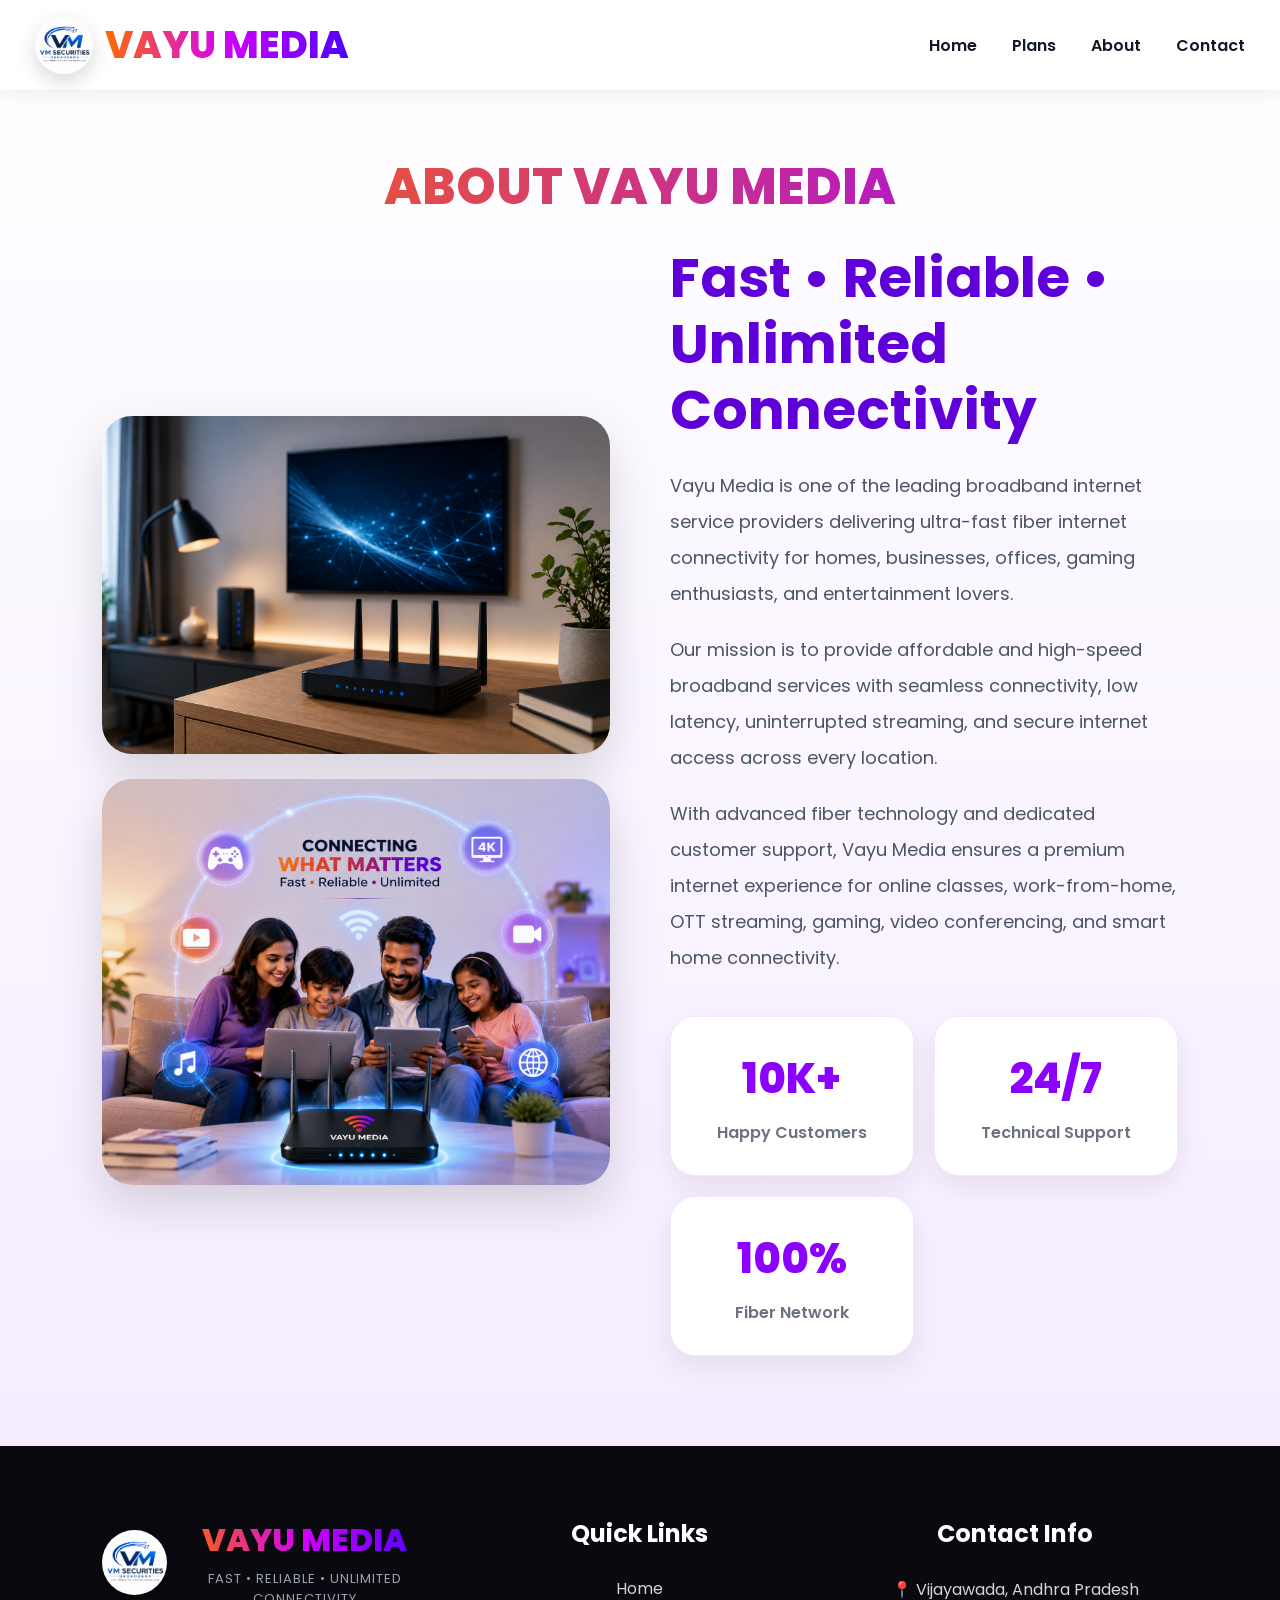
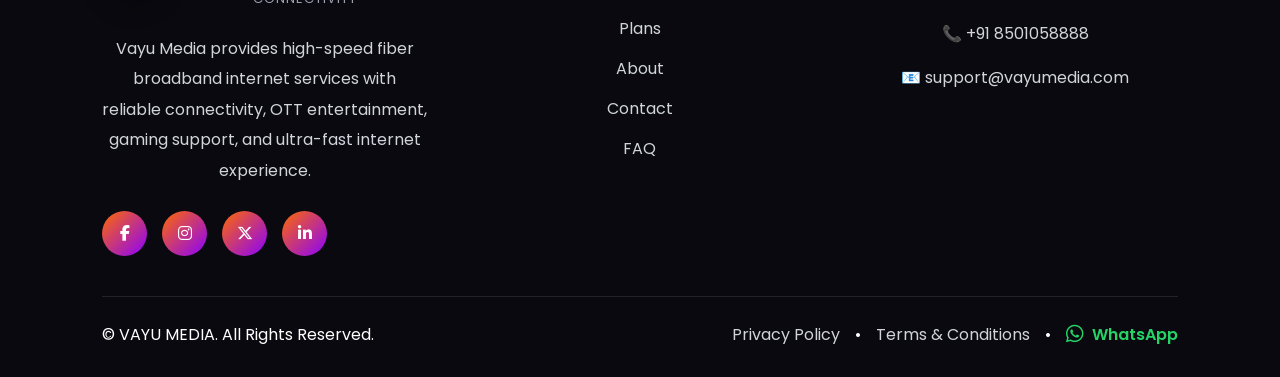
==== about.html @ cf6114a0 "initial" ====
<!DOCTYPE html>
<html lang="en">
<head>
  <meta charset="UTF-8">
  <meta name="viewport" content="width=device-width, initial-scale=1.0">
  <title>About - Vayu Media</title>

  <link rel="stylesheet" href="style.css">

  <link href="https://fonts.googleapis.com/css2?family=Poppins:wght@300;400;500;600;700;800&display=swap" rel="stylesheet">
</head>
<body>

<!-- HEADER -->

<header>

  <div class="navbar">

        <div class="logo-section">

        <a href="about.html">
          <img src="./images/VM logo.jpeg" alt="Vayu Media Logo"class="navbar-logo">
        </a>

            <div class="logo">
                VAYU MEDIA
            </div>

        </div>
    <div class="nav-links">

      <a href="index.html">Home</a>

      <a href="plans.html">Plans</a>

      <a href="about.html">About</a>

      <a href="contact.html">Contact</a>

    </div>

</header>

<!-- ABOUT SECTION -->

<section class="about-page">

  <h2 class="section-title">
    ABOUT VAYU MEDIA
  </h2>

  <div class="about-container">

    <!-- IMAGE -->

<div class="about-image">

  <img 
    src="images/about.png" 
    alt="Broadband"
    class="about-img-top"
  >

  <img 
    src="images/about product.png" 
    alt="Family"
    class="about-img-bottom"
  >

</div>

    <!-- CONTENT -->

    <div class="about-text">

      <h2>
        Fast • Reliable • Unlimited Connectivity
      </h2>

      <p>
        Vayu Media is one of the leading broadband internet service providers
        delivering ultra-fast fiber internet connectivity for homes,
        businesses, offices, gaming enthusiasts, and entertainment lovers.
      </p>

      <p>
        Our mission is to provide affordable and high-speed broadband services
        with seamless connectivity, low latency, uninterrupted streaming,
        and secure internet access across every location.
      </p>

      <p>
        With advanced fiber technology and dedicated customer support,
        Vayu Media ensures a premium internet experience for online classes,
        work-from-home, OTT streaming, gaming, video conferencing,
        and smart home connectivity.
      </p>

      <!-- HIGHLIGHTS -->

      <div class="about-highlights">

        <div class="highlight-box">

          <h3>10K+</h3>

          <span>Happy Customers</span>

        </div>

        <div class="highlight-box">

          <h3>24/7</h3>

          <span>Technical Support</span>

        </div>

        <div class="highlight-box">

          <h3>100%</h3>

          <span>Fiber Network</span>

        </div>

      </div>

    </div>

  </div>

</section>

<!-- FOOTER -->

<footer class="site-footer" id="contact">

  <div class="container footer-grid">

    <!-- BRAND -->

    <div class="footer-brand">

      <a class="footer-brand__identity" href="index.html">

        <img 
          src="./images/VM logo.jpeg" 
          alt="Vayu Media Logo"
          class="footer-logo"
        >

        <div>

          <span class="footer-brand__title">
            VAYU MEDIA
          </span>

          <span class="footer-brand__subtitle">
            FAST • RELIABLE • UNLIMITED CONNECTIVITY
          </span>

        </div>

      </a>

      <p>
        Vayu Media provides high-speed fiber broadband internet services
        with reliable connectivity, OTT entertainment, gaming support,
        and ultra-fast internet experience.
      </p>

      <!-- SOCIAL ICONS -->

      <div class="footer-socials">

        <a href="https://www.facebook.com/" target="_blank">
          <i class="fab fa-facebook-f"></i>
        </a>

        <a href="https://www.instagram.com/" target="_blank">
          <i class="fab fa-instagram"></i>
        </a>

        <a href="https://x.com/" target="_blank">
          <i class="fab fa-x-twitter"></i>
        </a>

        <a href="https://www.linkedin.com/" target="_blank">
          <i class="fab fa-linkedin-in"></i>
        </a>

      </div>

    </div>

    <!-- QUICK LINKS -->

    <div>

      <h3>Quick Links</h3>

      <ul>

        <li><a href="index.html">Home</a></li>

        <li><a href="plans.html">Plans</a></li>

        <li><a href="about.html">About</a></li>

        <li><a href="contact.html">Contact</a></li>

        <li><a href="faq.html">FAQ</a></li>

      </ul>

    </div>

    <!-- CONTACT -->

    <div>

      <h3>Contact Info</h3>

      <ul class="footer-contact">

        <li>
          📍 Vijayawada, Andhra Pradesh
        </li>

        <li>
          📞 +91 8501058888
        </li>

        <li>
          📧 support@vayumedia.com
        </li>

      </ul>

    </div>

  </div>

  <!-- BOTTOM -->

  <div class="container footer-bottom">

    <p>
      © <span id="year"></span> VAYU MEDIA. All Rights Reserved.
    </p>

    <div class="footer-policy-links">

      <a href="privacy-policy.html">
        Privacy Policy
      </a>

      <span>•</span>

      <a href="terms-and-conditions.html">
        Terms & Conditions
      </a>
        <span>•</span>

        <!-- WHATSAPP -->

        <a 
            href="https://wa.me/918501058888"
            target="_blank"
            class="footer-whatsapp"
        >
            <i class="fab fa-whatsapp"></i>

            WhatsApp
        </a>

    </div>

  </div>

</footer>

<!-- FONT AWESOME -->

<link
rel="stylesheet"
href="https://cdnjs.cloudflare.com/ajax/libs/font-awesome/6.5.1/css/all.min.css"
/>

<script src="script.js"></script>

</body>
</html>
---- style.css ----
*{
  margin:0;
  padding:0;
  box-sizing:border-box;
  font-family:'Poppins',sans-serif;
  scroll-behavior:smooth;
}

body{
  overflow-x:hidden;
  background:#ffffff;
}

/* SCROLLBAR */

::-webkit-scrollbar{
  width:10px;
}

::-webkit-scrollbar-track{
  background:#f3f4f6;
}

::-webkit-scrollbar-thumb{
  background:linear-gradient(#ff6b00,#8b00ff);
  border-radius:20px;
}

/* HEADER */

header{
  position:fixed;
  top:0;
  width:100%;
  background:rgba(255,255,255,0.9);
  backdrop-filter:blur(15px);
  z-index:1000;
  box-shadow:0 2px 20px rgba(0,0,0,0.08);
  animation:slideDown 1s ease;
}

.navbar{
  max-width:1200px;
  margin:auto;
  padding:20px;
  display:flex;
  justify-content:space-between;
  align-items:center;
}

.logo{
  font-size:38px;
  font-weight:800;
  background:linear-gradient(90deg,#ff6b00,#d100ff,#4c00ff);
  -webkit-background-clip:text;
  -webkit-text-fill-color:transparent;
  animation:glow 3s infinite alternate;
}

.nav-links{
  display:flex;
  gap:30px;
}

.nav-links a{
  text-decoration:none;
  color:#111827;
  font-weight:600;
  position:relative;
  transition:0.4s;
}

.nav-links a::after{
  content:'';
  position:absolute;
  left:0;
  bottom:-8px;
  width:0%;
  height:3px;
  background:linear-gradient(90deg,#ff6b00,#8b00ff);
  transition:0.4s;
  border-radius:20px;
}

.nav-links a:hover::after{
  width:100%;
}

.nav-links a:hover{
  color:#8b00ff;
}

/* HERO */

.hero{
  min-height:100vh;
  background:linear-gradient(135deg,#ff6b00,#d100ff,#4c00ff);
  display:flex;
  align-items:center;
  justify-content:center;
  padding:120px 8%;
  color:white;
  position:relative;
  overflow:hidden;
}

.hero::before{
  content:'';
  position:absolute;
  width:500px;
  height:500px;
  border-radius:50%;
  background:rgba(255,255,255,0.08);
  top:-150px;
  right:-150px;
  animation:pulseCircle 5s infinite;
}

.hero-content,
.about-container,
.contact-container{
  display:grid;
  grid-template-columns:repeat(auto-fit,minmax(320px,1fr));
  gap:50px;
  align-items:center;
}
#contact{
    color: white;
}
.hero-text{
  animation:fadeLeft 1.2s ease;
}

.hero-text h1{
  font-size:75px;
  font-weight:800;
  line-height:1.1;
}

.hero-text p{
  margin-top:20px;
  line-height:1.8;
  font-size:18px;
}

.hero-btns{
  margin-top:35px;
  display:flex;
  gap:20px;
  flex-wrap:wrap;
}

.btn{
  padding:15px 35px;
  border-radius:50px;
  text-decoration:none;
  font-weight:700;
  transition:0.4s;
}

.btn-primary{
  background:white;
  color:#7b00ff;
  box-shadow:0 10px 30px rgba(255,255,255,0.3);
}

.btn-primary:hover{
  transform:translateY(-5px) scale(1.05);
}

.btn-secondary{
  border:2px solid white;
  color:white;
}

.btn-secondary:hover{
  background:white;
  color:#7b00ff;
  transform:translateY(-5px);
}

.hero-image img,
.about img{
  width:100%;
  border-radius: 10%;
  max-width:500px;
  animation:float 4s infinite ease-in-out;
  filter:drop-shadow(0 20px 40px rgba(0,0,0,0.2));
}

/* SECTION TITLES */

.section-title{
  text-align:center;
  font-size:50px;
  margin-bottom:20px;
  font-weight:800;
  background:linear-gradient(90deg,#ff6b00,#9d00ff);
  -webkit-background-clip:text;
  -webkit-text-fill-color:transparent;
  animation:fadeUp 1s ease;
}

.plan-subtitle{
  text-align:center;
  color:#6b7280;
  margin-bottom:60px;
  font-size:18px;
}

.white{
  -webkit-text-fill-color:white;
}

/* SECTIONS */

.plans-page,
.about-page,
.contact,
.services{
  padding:120px 8%;
}

/* CARDS */

.plan-grid{
  display:grid;
  grid-template-columns:repeat(3,1fr);
  gap:35px;
}

@media(max-width:992px){

  .plan-grid{
    grid-template-columns:repeat(2,1fr);
  }

}

@media(max-width:768px){

  .plan-grid{
    grid-template-columns:1fr;
  }

}
.services-row{
  display:flex;
  justify-content:center;
  align-items:stretch;
  gap:30px;
  flex-wrap:nowrap;
}

.service-box{
  flex:1;
  min-width:220px;
}

/* RESPONSIVE */

@media(max-width:992px){

  .services-row{
    flex-wrap:wrap;
  }

}

@media(max-width:768px){

  .services-row{
    flex-direction:column;
  }

}
.about-image{
  display:flex;
  justify-content:center;
  align-items:center;
}

.about-image img{
  width:100%;
  max-width:550px;
  height:auto;
  object-fit:cover;
  border-radius:30px;
  box-shadow:0 20px 50px rgba(0,0,0,0.15);
  animation:float 4s ease-in-out infinite;
  transition:0.4s;
}

.about-image img:hover{
  transform:scale(1.03);
}

/* RESPONSIVE */

@media(max-width:768px){

  .about-image img{
    max-width:100%;
  }

}

.plan-card,
.service-card{
  background:white;
  border-radius:30px;
  overflow:hidden;
  box-shadow:0 10px 40px rgba(0,0,0,0.08);
  transition:0.5s;
  position:relative;
}

.plan-card::before,
.service-card::before{
  content:'';
  position:absolute;
  inset:0;
  background:linear-gradient(135deg,rgba(255,255,255,0.1),rgba(255,255,255,0));
  opacity:0;
  transition:0.5s;
}

.plan-card:hover::before,
.service-card:hover::before{
  opacity:1;
}

.plan-card:hover,
.service-card:hover{
  transform:translateY(-15px) scale(1.02);
  box-shadow:0 20px 50px rgba(139,0,255,0.25);
}

.plan-header{
  padding:40px;
  text-align:center;
  color:white;
  position:relative;
}

.plan-header h3{
  font-size:35px;
  font-weight:800;
}

.orange{
  background:linear-gradient(135deg,#ff6b00,#ff9500);
}

.red{
  background:linear-gradient(135deg,#ff004c,#ff2e63);
}

.pink{
  background:linear-gradient(135deg,#ff00aa,#9d00ff);
}

.purple{
  background:linear-gradient(135deg,#8b00ff,#5f00d9);
}

.blue{
  background:linear-gradient(135deg,#4c00ff,#2b00aa);
}

.plan-body{
  padding:40px;
  text-align:center;
}

.plan-icon{
  font-size:60px;
  animation:bounce 3s infinite;
}

.plan-body h2{
  font-size:50px;
  color:#7b00ff;
  margin-top:15px;
}

.gst-text{
  margin-top:10px;
  color:#6b7280;
}

.plan-features{
  list-style:none;
  margin-top:25px;
}

.plan-features li{
  padding:12px 0;
  border-bottom:1px solid #eee;
  color:#4b5563;
  font-weight:500;
  transition:0.3s;
}

.plan-features li:hover{
  color:#8b00ff;
  transform:translateX(5px);
}

.plan-body button,
.contact-form button{
  width:100%;
  margin-top:25px;
  padding:16px;
  border:none;
  border-radius:50px;
  background:linear-gradient(90deg,#ff6b00,#8b00ff);
  color:white;
  font-weight:700;
  cursor:pointer;
  transition:0.4s;
  box-shadow:0 10px 30px rgba(139,0,255,0.25);
}

.plan-body button:hover,
.contact-form button:hover{
  transform:scale(1.05);
}

/* SERVICES */

.services{
  background:linear-gradient(135deg,#4c00ff,#9d00ff);
}

.service-card{
  text-align:center;
  padding:40px;
  background:rgba(255,255,255,0.1);
  backdrop-filter:blur(12px);
  color:white;
}

.service-card span{
  font-size:60px;
}

/* ABOUT */

.about-page{
  background:linear-gradient(to bottom,#fff,#f6ecff);
}

.about-text h2,
.contact h2{
  font-size:55px;
  color:#5f00d9;
  margin-bottom:20px;
}

.about-text p{
  line-height:2;
  color:#4b5563;
  font-size:18px;
}

/* OFFER BOX */

.offer-box{
  margin-top:70px;
  background:white;
  border-radius:30px;
  padding:50px;
  text-align:center;
  box-shadow:0 10px 40px rgba(0,0,0,0.1);
  border:3px dashed #c100ff;
  animation:pulse 3s infinite;
}

.offer-box h2{
  color:#7b00ff;
  font-size:36px;
  font-weight:800;
}

.offer-box p{
  margin-top:20px;
  font-size:22px;
  color:#ff6b00;
  font-weight:700;
}

.ott-section{
  margin-top:25px;
  background:linear-gradient(90deg,#ff6b00,#8b00ff);
  color:white;
  padding:18px;
  border-radius:50px;
  font-weight:700;
  animation:glowBox 3s infinite;
}

/* CONTACT */

.contact{
  background:linear-gradient(135deg,#1f005c,#6a00ff,#ff0080);
  color:white;
}

.contact-form{
  background:white;
  padding:40px;
  border-radius:30px;
  box-shadow:0 20px 50px rgba(0,0,0,0.2);
}

.contact-form input,
.contact-form textarea{
  width:100%;
  margin-bottom:20px;
  padding:18px;
  border-radius:15px;
  border:2px solid #e5e7eb;
  transition:0.3s;
}

.contact-form input:focus,
.contact-form textarea:focus{
  border-color:#8b00ff;
  outline:none;
  box-shadow:0 0 10px rgba(139,0,255,0.2);
}

/* FOOTER */

footer{
  background:#09090f;
  color:white;
  text-align:center;
  padding:50px 20px;
}

footer h2{
  font-size:40px;
  background:linear-gradient(90deg,#ff6b00,#d100ff,#4c00ff);
  -webkit-background-clip:text;
  -webkit-text-fill-color:transparent;
}

/* ANIMATIONS */

@keyframes float{
  0%,100%{
    transform:translateY(0px);
  }

  50%{
    transform:translateY(-20px);
  }
}

@keyframes pulse{
  0%{
    transform:scale(1);
  }

  50%{
    transform:scale(1.02);
  }

  100%{
    transform:scale(1);
  }
}

@keyframes bounce{
  0%,100%{
    transform:translateY(0);
  }

  50%{
    transform:translateY(-10px);
  }
}

@keyframes glow{
  from{
    filter:drop-shadow(0 0 5px rgba(255,255,255,0.2));
  }

  to{
    filter:drop-shadow(0 0 15px rgba(255,255,255,0.6));
  }
}

@keyframes glowBox{
  0%{
    box-shadow:0 0 10px rgba(255,255,255,0.2);
  }

  50%{
    box-shadow:0 0 25px rgba(255,255,255,0.5);
  }

  100%{
    box-shadow:0 0 10px rgba(255,255,255,0.2);
  }
}

@keyframes fadeLeft{
  from{
    opacity:0;
    transform:translateX(-60px);
  }

  to{
    opacity:1;
    transform:translateX(0);
  }
}

@keyframes fadeUp{
  from{
    opacity:0;
    transform:translateY(40px);
  }

  to{
    opacity:1;
    transform:translateY(0);
  }
}

@keyframes slideDown{
  from{
    transform:translateY(-100%);
  }

  to{
    transform:translateY(0);
  }
}

@keyframes pulseCircle{
  0%{
    transform:scale(1);
  }

  50%{
    transform:scale(1.2);
  }

  100%{
    transform:scale(1);
  }
}

/* RESPONSIVE */

@media(max-width:768px){

  .hero-text h1{
    font-size:48px;
  }

  .section-title{
    font-size:38px;
  }

  .about-text h2,
  .contact h2{
    font-size:40px;
  }

  .nav-links{
    display:none;
  }

  .plan-body h2{
    font-size:40px;
  }

  .offer-box{
    padding:30px;
  }
}
.about-image{
  text-align:center;
}

.about-text{
  animation:fadeLeft 1.2s ease;
}

.about-text p{
  margin-top:20px;
  line-height:2;
  color:#4b5563;
  font-size:18px;
}

.about-highlights{
  margin-top:40px;
  display:grid;
  grid-template-columns:repeat(auto-fit,minmax(180px,1fr));
  gap:20px;
}

.highlight-box{
  background:white;
  padding:30px;
  border-radius:25px;
  text-align:center;
  box-shadow:0 10px 30px rgba(0,0,0,0.08);
  transition:0.4s;
  border:1px solid #f3e8ff;
}

.highlight-box:hover{
  transform:translateY(-10px) scale(1.03);
  box-shadow:0 20px 40px rgba(139,0,255,0.15);
}

.highlight-box h3{
  font-size:42px;
  color:#8b00ff;
  font-weight:800;
}

.highlight-box span{
  margin-top:10px;
  display:block;
  color:#6b7280;
  font-weight:600;
}
/* LOGO ALIGNMENT FIX */

.navbar{
  display:flex;
  justify-content:space-between;
  align-items:center;
}

.logo-section{
  display:flex;
  align-items:center;
  gap:12px;
}

.navbar-logo{
  width:58px;
  height:58px;
  object-fit:cover;
  border-radius:50%;
  box-shadow:0 8px 20px rgba(0,0,0,0.15);
  transition:0.4s;
  animation:logoFloat 4s ease-in-out infinite;
  cursor: pointer;
}

.navbar-logo:hover{
  transform:scale(1.08) rotate(5deg);
}

.logo{
  display:flex;
  align-items:center;
  font-size:38px;
  line-height:1;
}

/* LOGO FLOAT ANIMATION */

@keyframes logoFloat{

  0%,100%{
    transform:translateY(0px);
  }

  50%{
    transform:translateY(-6px);
  }

}

/* MOBILE RESPONSIVE */

@media(max-width:768px){

  .navbar-logo{
    width:45px;
    height:45px;
  }

  .logo{
    font-size:26px;
  }

}
.site-footer{
  background:#09090f;
  color:white;
  padding:80px 8% 30px;
}

.footer-grid{
  display:grid;
  grid-template-columns:repeat(auto-fit,minmax(250px,1fr));
  gap:50px;
}

.footer-brand__identity{
  display:flex;
  align-items:center;
  gap:15px;
  text-decoration:none;
}

.footer-logo{
  width:65px;
  height:65px;
  border-radius:50%;
  object-fit:cover;
  box-shadow:0 10px 25px rgba(0,0,0,0.3);
}

.footer-brand__title{
  display:block;
  font-size:32px;
  font-weight:800;
  background:linear-gradient(90deg,#ff6b00,#d100ff,#4c00ff);
  -webkit-background-clip:text;
  -webkit-text-fill-color:transparent;
}

.footer-brand__subtitle{
  display:block;
  margin-top:5px;
  font-size:13px;
  color:#9ca3af;
  letter-spacing:1px;
}

.footer-brand p{
  margin-top:25px;
  line-height:1.9;
  color:#d1d5db;
}

.footer-socials{
  margin-top:25px;
  display:flex;
  gap:15px;
}

.footer-socials a{
  width:45px;
  height:45px;
  display:flex;
  align-items:center;
  justify-content:center;
  border-radius:50%;
  background:linear-gradient(135deg,#ff6b00,#8b00ff);
  color:white;
  text-decoration:none;
  transition:0.4s;
}

.footer-socials a:hover{
  transform:translateY(-5px) scale(1.08);
}

.site-footer h3{
  margin-bottom:25px;
  font-size:24px;
  color:white;
}

.site-footer ul{
  list-style:none;
}

.site-footer ul li{
  margin-bottom:15px;
}

.site-footer ul li a{
  color:#d1d5db;
  text-decoration:none;
  transition:0.3s;
}

.site-footer ul li a:hover{
  color:#ff6b00;
}

.footer-contact li{
  color:#d1d5db;
  line-height:1.8;
}

.footer-bottom{
  margin-top:60px;
  padding-top:25px;
  border-top:1px solid rgba(255,255,255,0.1);
  display:flex;
  justify-content:space-between;
  align-items:center;
  flex-wrap:wrap;
  gap:20px;
}

.footer-policy-links{
  display:flex;
  gap:15px;
  align-items:center;
}

.footer-policy-links a{
  color:#d1d5db;
  text-decoration:none;
  transition:0.3s;
}

.footer-policy-links a:hover{
  color:#ff6b00;
}

@media(max-width:768px){

  .footer-bottom{
    flex-direction:column;
    text-align:center;
  }

  .footer-brand__title{
    font-size:26px;
  }

}
/* PRIVACY HERO */

.privacy-hero{
  min-height:55vh;
  background:linear-gradient(135deg,#ff6b00,#d100ff,#4c00ff);
  display:flex;
  align-items:center;
  justify-content:center;
  text-align:center;
  padding:150px 8% 80px;
  color:white;
  position:relative;
  overflow:hidden;
}

.privacy-hero::before{
  content:'';
  position:absolute;
  width:500px;
  height:500px;
  background:rgba(255,255,255,0.08);
  border-radius:50%;
  top:-200px;
  right:-150px;
  animation:pulseCircle 6s infinite;
}

.privacy-hero-content{
  position:relative;
  z-index:2;
  animation:fadeUp 1s ease;
}

.privacy-hero h1{
  font-size:70px;
  font-weight:800;
}

.privacy-hero p{
  margin-top:20px;
  font-size:20px;
  color:#f3f4f6;
}

/* POLICY PAGE */

.privacy-policy-page{
  padding:100px 8%;
  background:linear-gradient(to bottom,#ffffff,#f6ecff);
}

.privacy-container{
  max-width:1100px;
  margin:auto;
  display:grid;
  gap:35px;
}

.policy-card{
  background:white;
  padding:40px;
  border-radius:30px;
  box-shadow:0 10px 40px rgba(0,0,0,0.08);
  transition:0.5s;
  border:1px solid #f3e8ff;
  animation:fadeUp 1s ease;
}

.policy-card:hover{
  transform:translateY(-10px);
  box-shadow:0 20px 50px rgba(139,0,255,0.15);
}

.policy-card h2{
  font-size:32px;
  margin-bottom:20px;
  color:#7b00ff;
}

.policy-card p{
  line-height:2;
  color:#4b5563;
  font-size:17px;
}

.privacy-contact{
  margin-top:20px;
}

.privacy-contact p{
  font-weight:600;
  color:#111827;
}

/* RESPONSIVE */

@media(max-width:768px){

  .privacy-hero h1{
    font-size:48px;
  }

  .policy-card{
    padding:30px;
  }

  .policy-card h2{
    font-size:26px;
  }

}
/* TERMS HERO */

.terms-hero{
  min-height:55vh;
  background:linear-gradient(135deg,#ff6b00,#d100ff,#4c00ff);
  display:flex;
  align-items:center;
  justify-content:center;
  text-align:center;
  padding:150px 8% 80px;
  color:white;
  position:relative;
  overflow:hidden;
}

.terms-hero::before{
  content:'';
  position:absolute;
  width:500px;
  height:500px;
  background:rgba(255,255,255,0.08);
  border-radius:50%;
  top:-200px;
  left:-150px;
  animation:pulseCircle 6s infinite;
}

.terms-hero-content{
  position:relative;
  z-index:2;
  animation:fadeUp 1s ease;
}

.terms-hero h1{
  font-size:70px;
  font-weight:800;
}

.terms-hero p{
  margin-top:20px;
  font-size:20px;
  color:#f3f4f6;
}

/* TERMS PAGE */

.terms-page{
  padding:100px 8%;
  background:linear-gradient(to bottom,#ffffff,#f6ecff);
}

.terms-container{
  max-width:1100px;
  margin:auto;
  display:grid;
  gap:35px;
}

.terms-card{
  background:white;
  padding:40px;
  border-radius:30px;
  box-shadow:0 10px 40px rgba(0,0,0,0.08);
  transition:0.5s;
  border:1px solid #f3e8ff;
  animation:fadeUp 1s ease;
}

.terms-card:hover{
  transform:translateY(-10px);
  box-shadow:0 20px 50px rgba(139,0,255,0.15);
}

.terms-card h2{
  font-size:32px;
  margin-bottom:20px;
  color:#7b00ff;
}

.terms-card p{
  line-height:2;
  color:#4b5563;
  font-size:17px;
}

.terms-contact{
  margin-top:20px;
}

.terms-contact p{
  font-weight:600;
  color:#111827;
}

/* RESPONSIVE */

@media(max-width:768px){

  .terms-hero h1{
    font-size:48px;
  }

  .terms-card{
    padding:30px;
  }

  .terms-card h2{
    font-size:26px;
  }

}
/* FOOTER WHATSAPP */

.footer-whatsapp{
  display:flex;
  align-items:center;
  gap:8px;
  color:#25D366 !important;
  font-weight:600;
  transition:0.4s;
}

.footer-whatsapp i{
  font-size:20px;
}

.footer-whatsapp:hover{
  transform:translateY(-3px) scale(1.05);
  color:#1ebe5d !important;
}
/* ===== GLOBAL PROFESSIONAL FIXES ===== */

/* BETTER SECTION SPACING */

section{
  position:relative;
}

.hero,
.services,
.plans-page,
.about-page,
.contact,
.privacy-policy-page,
.terms-page{
  padding-left:8%;
  padding-right:8%;
}

/* CLEAN NAVBAR */

.navbar{
  max-width:1250px;
  padding:16px 20px;
}

.nav-links{
  gap:35px;
}

/* HERO CLEANUP */

.hero{
  padding-top:140px;
}

.hero-content{
  gap:70px;
}

.hero-text h1{
  margin-bottom:20px;
}

.hero-image{
  display:flex;
  justify-content:center;
}

/* ABOUT PAGE PROFESSIONAL ALIGNMENT */

.about-page{
  padding-top:150px;
  padding-bottom:90px;
}

.about-container{
  gap:60px;
  align-items:center;
}

.about-text{
  justify-content:center;
}

.about-text h2{
  line-height:1.2;
  margin-bottom:25px;
}

.about-text p{
  margin-bottom:18px;
}

/* SERVICES CLEANUP */

.services{
  padding-top:100px;
  padding-bottom:100px;
}

.services-row{
  margin-top:40px;
}

.service-card{
  min-height:240px;
  display:flex;
  flex-direction:column;
  justify-content:center;
}

/* PLANS PAGE */

.plans-page{
  padding-top:150px;
  padding-bottom:100px;
}

.plan-grid{
  margin-top:50px;
}

.plan-card{
  height:100%;
}

.plan-body{
  display:flex;
  flex-direction:column;
  justify-content:space-between;
  min-height:420px;
}

/* CONTACT SECTION */

.contact{
  padding-top:150px;
}

.contact-container{
  gap:60px;
  align-items:center;
}

.contact-form{
  width:100%;
}

/* PRIVACY + TERMS */

.policy-card,
.terms-card{
  line-height:1.8;
}

/* FOOTER PROFESSIONAL SPACING */

.site-footer{
  padding-top:70px;
}

.footer-grid{
  align-items:flex-start;
}

.footer-bottom{
  margin-top:40px;
}

.footer-policy-links{
  flex-wrap:wrap;
}

/* REMOVE EXTRA SPACES */

h1,h2,h3,h4,h5,h6{
  margin:0;
}

p{
  margin:0;
}

/* IMAGE ALIGNMENT */

img{
  display:block;
}

/* BETTER RESPONSIVE */

@media(max-width:992px){

  .hero-content,
  .about-container,
  .contact-container{
    gap:40px;
  }

  .hero-text h1{
    font-size:60px;
  }

}

@media(max-width:768px){

  .hero,
  .plans-page,
  .about-page,
  .contact,
  .privacy-policy-page,
  .terms-page{
    padding-left:6%;
    padding-right:6%;
  }

  .hero{
    text-align:center;
    padding-top:130px;
  }

  .hero-btns{
    justify-content:center;
  }

  .hero-text h1{
    font-size:42px;
  }

  .section-title{
    font-size:34px;
  }

  .about-text h2,
  .contact h2{
    font-size:34px;
  }

  .plan-body{
    min-height:auto;
  }

  .footer-grid{
    gap:35px;
  }

}/* ===== GLOBAL PROFESSIONAL FIXES ===== */

/* BETTER SECTION SPACING */

section{
  position:relative;
}

.hero,
.services,
.plans-page,
.about-page,
.contact,
.privacy-policy-page,
.terms-page{
  padding-left:8%;
  padding-right:8%;
}

/* CLEAN NAVBAR */

.navbar{
  max-width:1250px;
  padding:16px 20px;
}

.nav-links{
  gap:35px;
}

/* HERO CLEANUP */

.hero{
  padding-top:140px;
}

.hero-content{
  gap:70px;
}

.hero-text h1{
  margin-bottom:20px;
}

.hero-image{
  display:flex;
  justify-content:center;
}

/* ABOUT PAGE PROFESSIONAL ALIGNMENT */

.about-page{
  padding-top:150px;
  padding-bottom:90px;
}

.about-container{
  gap:60px;
  align-items:center;
}

.about-text{
  justify-content:center;
}

.about-text h2{
  line-height:1.2;
  margin-bottom:25px;
}

.about-text p{
  margin-bottom:18px;
}

/* SERVICES CLEANUP */

.services{
  padding-top:100px;
  padding-bottom:100px;
}

.services-row{
  margin-top:40px;
}

.service-card{
  min-height:240px;
  display:flex;
  flex-direction:column;
  justify-content:center;
}

/* PLANS PAGE */

.plans-page{
  padding-top:150px;
  padding-bottom:100px;
}

.plan-grid{
  margin-top:50px;
}

.plan-card{
  height:100%;
}

.plan-body{
  display:flex;
  flex-direction:column;
  justify-content:space-between;
  min-height:420px;
}

/* CONTACT SECTION */

.contact{
  padding-top:150px;
}

.contact-container{
  gap:60px;
  align-items:center;
}

.contact-form{
  width:100%;
}

/* PRIVACY + TERMS */

.policy-card,
.terms-card{
  line-height:1.8;
}

/* FOOTER PROFESSIONAL SPACING */

.site-footer{
  padding-top:70px;
}

.footer-grid{
  align-items:flex-start;
}

.footer-bottom{
  margin-top:40px;
}

.footer-policy-links{
  flex-wrap:wrap;
}

/* REMOVE EXTRA SPACES */

h1,h2,h3,h4,h5,h6{
  margin:0;
}

p{
  margin:0;
}

/* IMAGE ALIGNMENT */

img{
  display:block;
}

/* BETTER RESPONSIVE */

@media(max-width:992px){

  .hero-content,
  .about-container,
  .contact-container{
    gap:40px;
  }

  .hero-text h1{
    font-size:60px;
  }

}

@media(max-width:768px){

  .hero,
  .plans-page,
  .about-page,
  .contact,
  .privacy-policy-page,
  .terms-page{
    padding-left:6%;
    padding-right:6%;
  }

  .hero{
    text-align:center;
    padding-top:130px;
  }

  .hero-btns{
    justify-content:center;
  }

  .hero-text h1{
    font-size:42px;
  }

  .section-title{
    font-size:34px;
  }

  .about-text h2,
  .contact h2{
    font-size:34px;
  }

  .plan-body{
    min-height:auto;
  }

  .footer-grid{
    gap:35px;
  }

}
.about-image{
  display:flex;
  flex-direction:column;
  align-items:center;
  gap:25px;
}

.about-img-top,
.about-img-bottom{
  width:100%;
  max-width:520px;
  border-radius:30px;
  object-fit:cover;
  box-shadow:0 20px 50px rgba(0,0,0,0.15);
  transition:0.4s;
  animation:float 4s ease-in-out infinite;
}

.about-img-bottom{
  animation-delay:1s;
}

.about-img-top:hover,
.about-img-bottom:hover{
  transform:scale(1.03);
}

/* RESPONSIVE */

@media(max-width:768px){

  .about-img-top,
  .about-img-bottom{
    max-width:100%;
  }

}
/* FAQ HERO */

.faq-hero{
  min-height:55vh;
  background:linear-gradient(135deg,#ff6b00,#d100ff,#4c00ff);
  display:flex;
  align-items:center;
  justify-content:center;
  text-align:center;
  padding:15vh 8%;
  color:white;
}

.faq-hero-content h1{
  font-size:5vw;
  font-weight:800;
}

.faq-hero-content p{
  margin-top:2vh;
  font-size:1.2vw;
}

/* FAQ PAGE */

.faq-page{
  padding:12vh 8%;
  background:linear-gradient(to bottom,#ffffff,#f6ecff);
}

.faq-container{
  max-width:75vw;
  margin:auto;
  margin-top:6vh;
  display:flex;
  flex-direction:column;
  gap:2vh;
}

/* FAQ ITEM */

.faq-item{
  background:white;
  border-radius:1.5vw;
  overflow:hidden;
  box-shadow:0 1vh 3vw rgba(0,0,0,0.08);
  transition:0.4s;
}

.faq-item:hover{
  transform:translateY(-0.5vh);
}

.faq-question{
  padding:3vh 2vw;
  display:flex;
  justify-content:space-between;
  align-items:center;
  cursor:pointer;
}

.faq-question h3{
  font-size:1.3vw;
  color:#5f00d9;
}

.faq-question span{
  font-size:2vw;
  font-weight:800;
  color:#ff6b00;
}

.faq-answer{
  max-height:0;
  overflow:hidden;
  transition:0.5s ease;
}

.faq-answer p{
  padding:0 2vw 3vh;
  line-height:2;
  color:#4b5563;
  font-size:1vw;
}

/* ACTIVE FAQ */

.faq-item.active .faq-answer{
  max-height:30vh;
}
/* FAQ PAGE */

.faq-page{
  background:linear-gradient(to bottom,#ffffff,#f6ecff);
}

/* FAQ CONTAINER */

.faq-container{
  max-width:75vw;
  margin:auto;
  margin-top:6vh;
  display:flex;
  flex-direction:column;
  gap:2vh;
}

/* FAQ ITEM */

.faq-item{
  background:white;
  border-radius:1.5vw;
  overflow:hidden;
  box-shadow:0 1vh 3vw rgba(0,0,0,0.08);
  transition:0.5s ease;
  transform:translateY(0);
  animation:fadeUp 0.8s ease;
  border:0.1vw solid transparent;
}

/* HOVER EFFECT */

.faq-item:hover{
  transform:translateY(-0.6vh) scale(1.01);
  box-shadow:0 1.5vh 4vw rgba(139,0,255,0.15);
  border-color:#e9d5ff;
}

/* ACTIVE CARD */

.faq-item.active{
  background:linear-gradient(to right,#ffffff,#faf5ff);
}

/* QUESTION */

.faq-question{
  padding:3vh 2vw;
  display:flex;
  justify-content:space-between;
  align-items:center;
  cursor:pointer;
  transition:0.4s;
}

/* QUESTION TEXT */

.faq-question h3{
  font-size:1.3vw;
  color:#5f00d9;
  transition:0.4s;
}

/* ICON */

.faq-question span{
  font-size:2vw;
  font-weight:800;
  color:#ff6b00;
  transition:0.6s ease;
  display:flex;
  align-items:center;
  justify-content:center;
}

/* ICON HOVER */

.faq-item:hover .faq-question span{
  transform:rotate(180deg);
  color:#8b00ff;
}

/* ACTIVE ROTATION */

.faq-item.active .faq-question span{
  transform:rotate(225deg) scale(1.2);
  color:#8b00ff;
}

/* ANSWER */

.faq-answer{
  max-height:0;
  overflow:hidden;
  transition:max-height 0.6s ease;
}

/* ANSWER TEXT */

.faq-answer p{
  padding:0 2vw 3vh;
  line-height:2;
  color:#4b5563;
  font-size:1vw;
  animation:fadeAnswer 0.6s ease;
}

/* FAQ HERO ANIMATION */

.faq-hero-content{
  animation:zoomFade 1.2s ease;
}

/* KEYFRAMES */

@keyframes fadeAnswer{

  from{
    opacity:0;
    transform:translateY(-1vh);
  }

  to{
    opacity:1;
    transform:translateY(0);
  }

}

@keyframes zoomFade{

  from{
    opacity:0;
    transform:scale(0.9);
  }

  to{
    opacity:1;
    transform:scale(1);
  }

}

/* MOBILE */

@media(max-width:768px){

  .faq-container{
    max-width:100%;
  }

  .faq-question{
    padding:2.5vh 5vw;
  }

  .faq-question h3{
    font-size:4vw;
    width:85%;
  }

  .faq-question span{
    font-size:6vw;
  }

  .faq-answer p{
    font-size:4vw;
    padding:0 5vw 3vh;
  }

}

/* MOBILE RESPONSIVE */

@media(max-width:768px){

  .faq-hero h1{
    font-size:10vw;
  }

  .faq-hero p{
    font-size:4vw;
  }

  .faq-container{
    max-width:100%;
  }

  .faq-question h3{
    font-size:4vw;
  }

  .faq-question span{
    font-size:6vw;
  }

  .faq-answer p{
    font-size:4vw;
  }

}
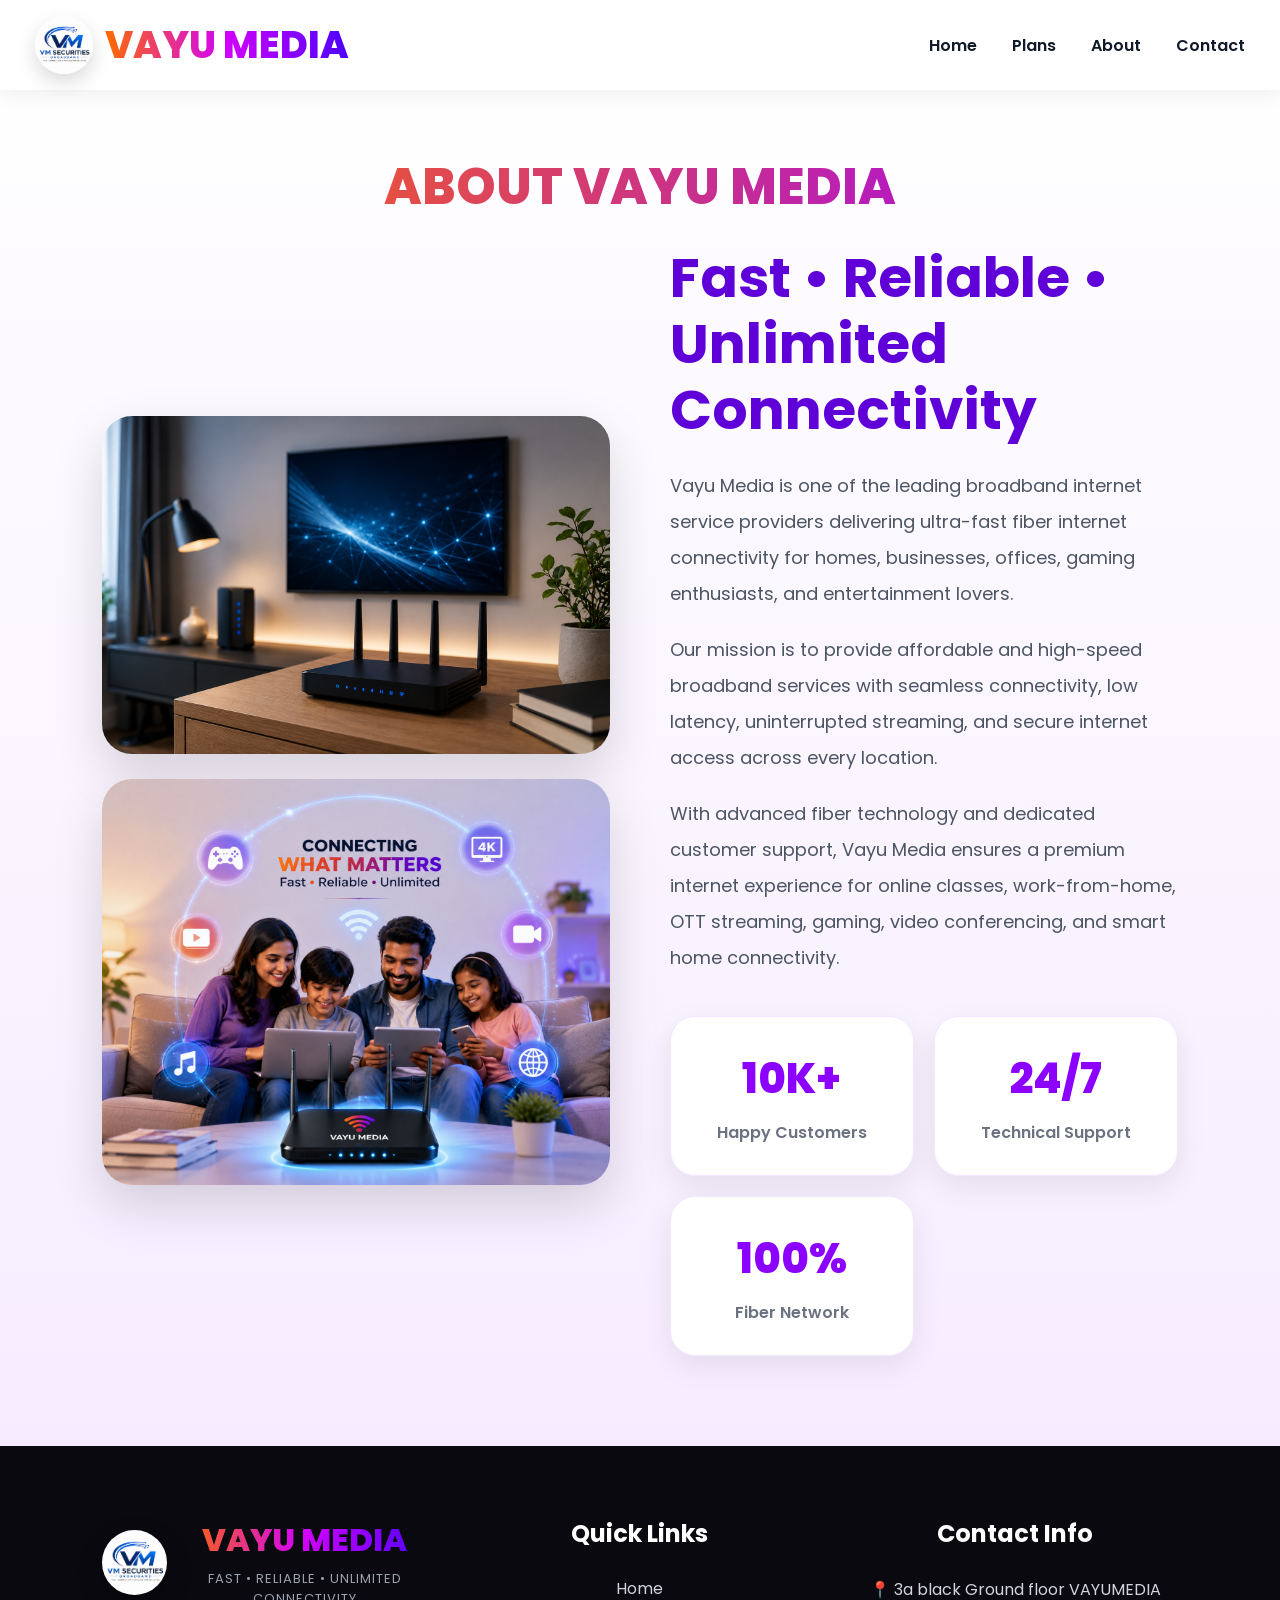
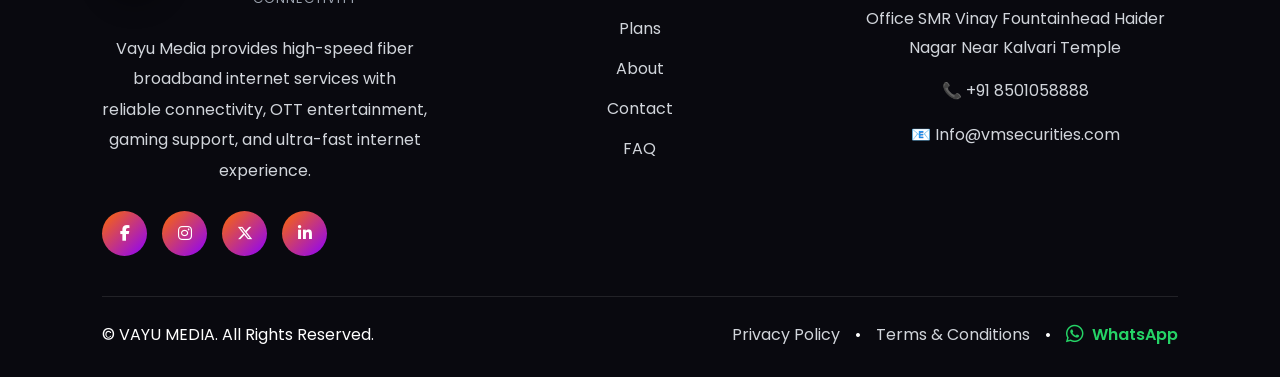
==== commit 1cb0eff0: "second" ====
--- a/about.html
+++ b/about.html
@@ -226,7 +226,8 @@
       <ul class="footer-contact">
 
         <li>
-          📍 Vijayawada, Andhra Pradesh
+          📍 3a black Ground floor VAYUMEDIA Office   
+           SMR Vinay Fountainhead Haider Nagar Near Kalvari Temple
         </li>
 
         <li>
@@ -234,7 +235,7 @@
         </li>
 
         <li>
-          📧 support@vayumedia.com
+          📧 Info@vmsecurities.com
         </li>
 
       </ul>
--- a/style.css
+++ b/style.css
@@ -1962,4 +1962,153 @@
     font-size:4vw;
   }
 
+}
+/* COOKIE POPUP */
+
+.cookie-popup{
+  position:fixed;
+  bottom:3vh;
+  right:2vw;
+  width:28vw;
+  background:rgba(255,255,255,0.96);
+  backdrop-filter:blur(1vw);
+  border-radius:1.5vw;
+  padding:2vh 1.5vw;
+  box-shadow:0 1vh 4vw rgba(0,0,0,0.15);
+  z-index:9999;
+  animation:cookieSlide 1s ease;
+  border:0.1vw solid #f3e8ff;
+}
+
+.cookie-content{
+  display:flex;
+  flex-direction:column;
+  gap:2vh;
+}
+
+.cookie-top{
+  display:flex;
+  gap:1vw;
+  align-items:flex-start;
+}
+
+.cookie-icon{
+  font-size:2vw;
+  animation:floatCookie 3s infinite ease-in-out;
+}
+
+.cookie-text h3{
+  font-size:1.3vw;
+  color:#5f00d9;
+  margin-bottom:1vh;
+}
+
+.cookie-text p{
+  font-size:0.95vw;
+  line-height:1.8;
+  color:#4b5563;
+}
+
+/* BUTTONS */
+
+.cookie-buttons{
+  display:flex;
+  gap:1vw;
+}
+
+.cookie-buttons button{
+  flex:1;
+  padding:1.4vh;
+  border:none;
+  border-radius:5vw;
+  font-weight:700;
+  cursor:pointer;
+  transition:0.4s;
+}
+
+/* ACCEPT */
+
+.cookie-accept{
+  background:linear-gradient(90deg,#ff6b00,#8b00ff);
+  color:white;
+}
+
+.cookie-accept:hover{
+  transform:translateY(-0.3vh) scale(1.03);
+  box-shadow:0 1vh 2vw rgba(139,0,255,0.25);
+}
+
+/* DENY */
+
+.cookie-deny{
+  background:#f3f4f6;
+  color:#111827;
+}
+
+.cookie-deny:hover{
+  background:#e5e7eb;
+  transform:translateY(-0.3vh);
+}
+
+/* ANIMATIONS */
+
+@keyframes cookieSlide{
+
+  from{
+    opacity:0;
+    transform:translateY(5vh);
+  }
+
+  to{
+    opacity:1;
+    transform:translateY(0);
+  }
+
+}
+
+@keyframes floatCookie{
+
+  0%,100%{
+    transform:translateY(0);
+  }
+
+  50%{
+    transform:translateY(-0.5vh);
+  }
+
+}
+
+/* MOBILE */
+
+@media(max-width:768px){
+
+  .cookie-popup{
+    width:90%;
+    right:5%;
+    bottom:2vh;
+    border-radius:5vw;
+    padding:2vh 5vw;
+    transition:0.4s ease;
+  }
+
+  .cookie-top{
+    gap:4vw;
+  }
+
+  .cookie-icon{
+    font-size:8vw;
+  }
+
+  .cookie-text h3{
+    font-size:5vw;
+  }
+
+  .cookie-text p{
+    font-size:3.8vw;
+  }
+
+  .cookie-buttons{
+    flex-direction:column;
+  }
+
 }
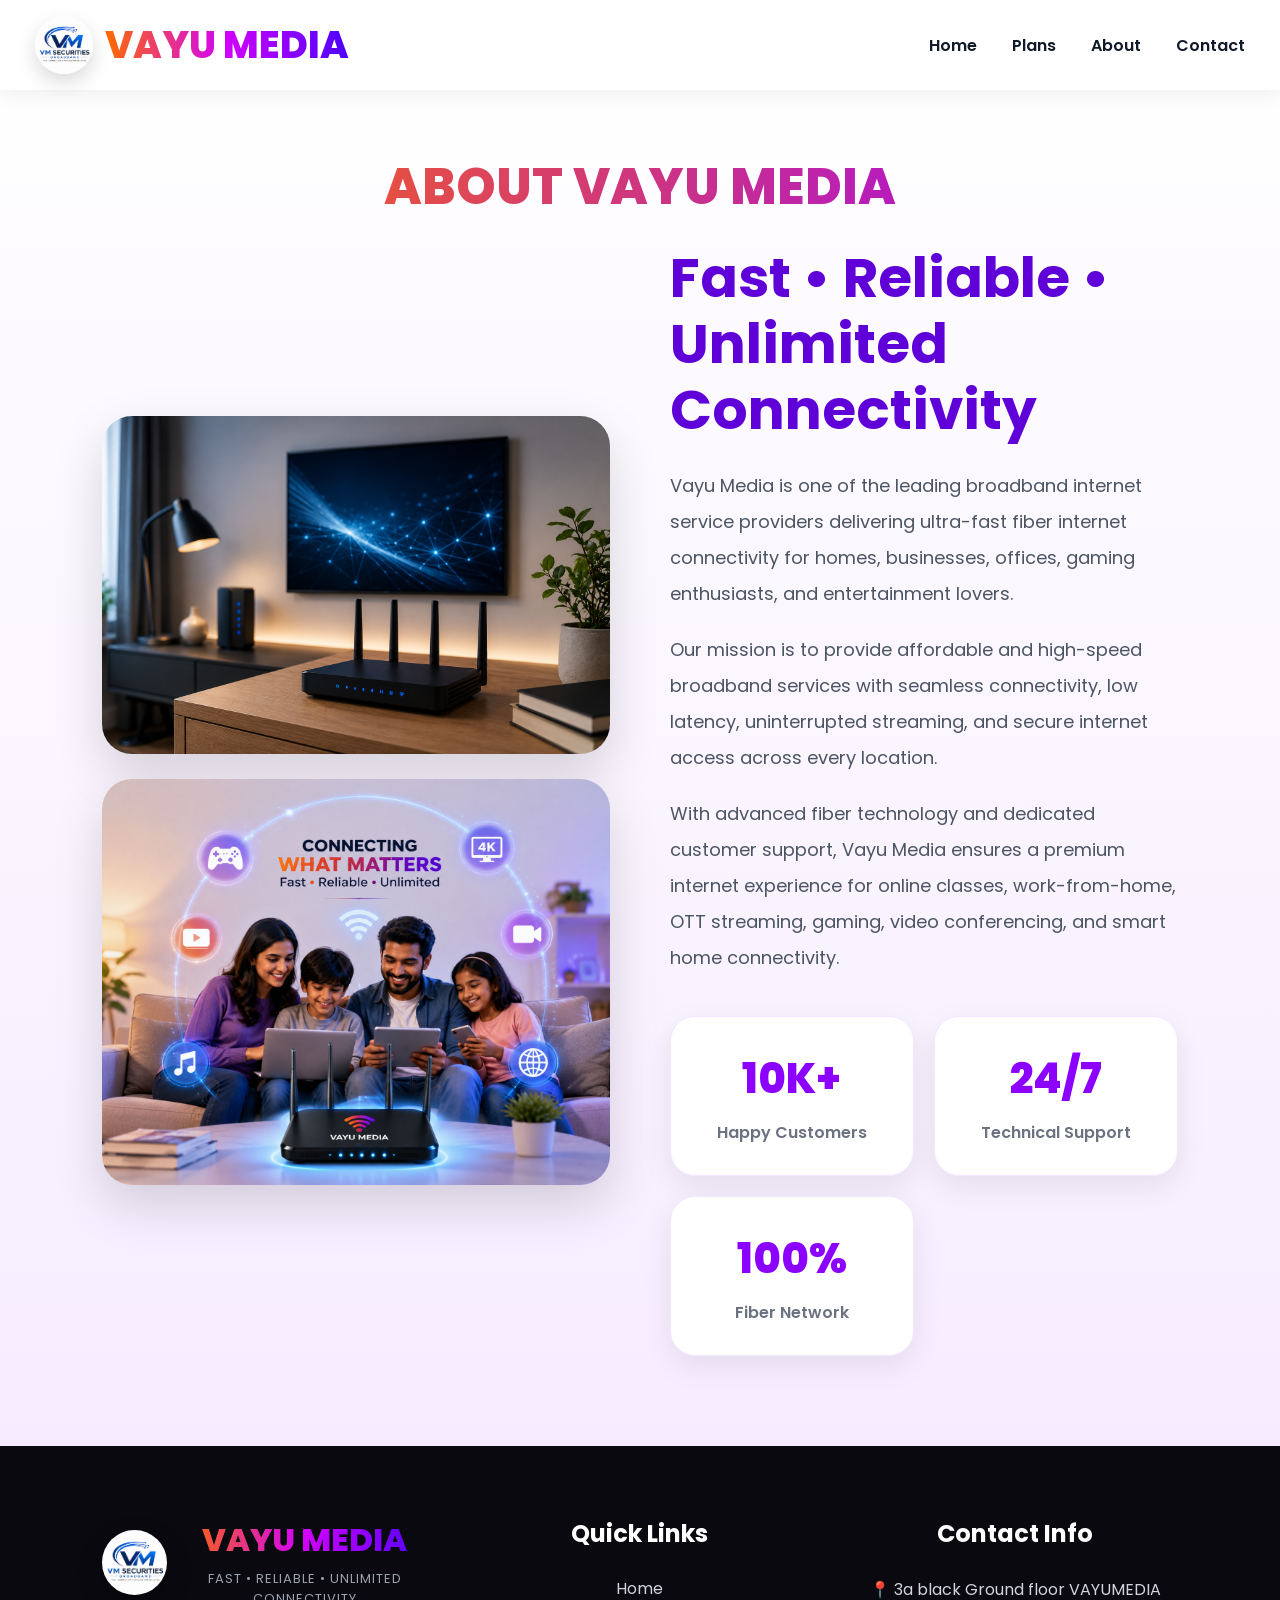
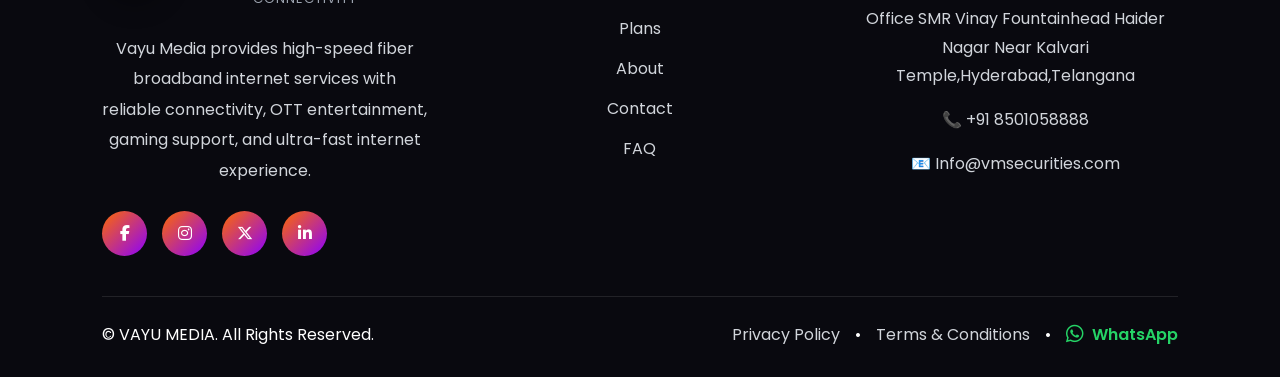
==== commit 6a09392e: "Third" ====
--- a/about.html
+++ b/about.html
@@ -39,6 +39,27 @@
       <a href="contact.html">Contact</a>
 
     </div>
+    <div class="menu-toggle" id="menuToggle">
+
+      ☰
+
+    </div>
+
+  </div>
+
+  <!-- MOBILE MENU -->
+
+  <div class="mobile-menu" id="mobileMenu">
+
+    <a href="index.html">Home</a>
+
+    <a href="plans.html">Plans</a>
+
+    <a href="about.html">About</a>
+
+    <a href="contact.html">Contact</a>
+
+  </div>
 
 </header>
 
@@ -226,8 +247,8 @@
       <ul class="footer-contact">
 
         <li>
-          📍 3a black Ground floor VAYUMEDIA Office   
-           SMR Vinay Fountainhead Haider Nagar Near Kalvari Temple
+          📍 3a black Ground floor VAYUMEDIA Office SMR Vinay Fountainhead
+           Haider Nagar Near Kalvari Temple,Hyderabad,Telangana
         </li>
 
         <li>
--- a/style.css
+++ b/style.css
@@ -2111,4 +2111,87 @@
     flex-direction:column;
   }
 
+}
+/* MENU TOGGLE */
+
+.menu-toggle{
+  display:none;
+  font-size:5vw;
+  cursor:pointer;
+  color:#7b00ff;
+  transition:0.4s;
+  font-weight:700;
+}
+
+.menu-toggle:hover{
+  transform:rotate(90deg);
+}
+
+/* MOBILE MENU */
+
+.mobile-menu{
+  position:fixed;
+  top:9vh;
+  left:0;
+  width:100%;
+  background:white;
+  display:flex;
+  flex-direction:column;
+  align-items:center;
+  overflow:hidden;
+  max-height:0;
+  transition:0.5s ease;
+  box-shadow:0 1vh 3vw rgba(0,0,0,0.08);
+  z-index:999;
+}
+
+/* MENU LINKS */
+
+.mobile-menu a{
+  width:100%;
+  padding:2vh;
+  text-align:center;
+  text-decoration:none;
+  color:#111827;
+  font-weight:600;
+  transition:0.4s;
+  border-bottom:0.1vh solid #f3f4f6;
+}
+
+.mobile-menu a:hover{
+  background:#f3e8ff;
+  color:#8b00ff;
+}
+
+/* ACTIVE MENU */
+
+.mobile-menu.active{
+  max-height:60vh;
+}
+header{
+  position:fixed;
+  top:0;
+  width:100%;
+  z-index:1000;
+}
+/* RESPONSIVE */
+
+@media(max-width:992px){
+
+  .nav-links{
+    display:none;
+  }
+
+  .menu-toggle{
+    display:block;
+  }
+
+}
+
+@media(min-width:993px){
+
+  .mobile-menu{
+    display:none;
+  }
+
 }
